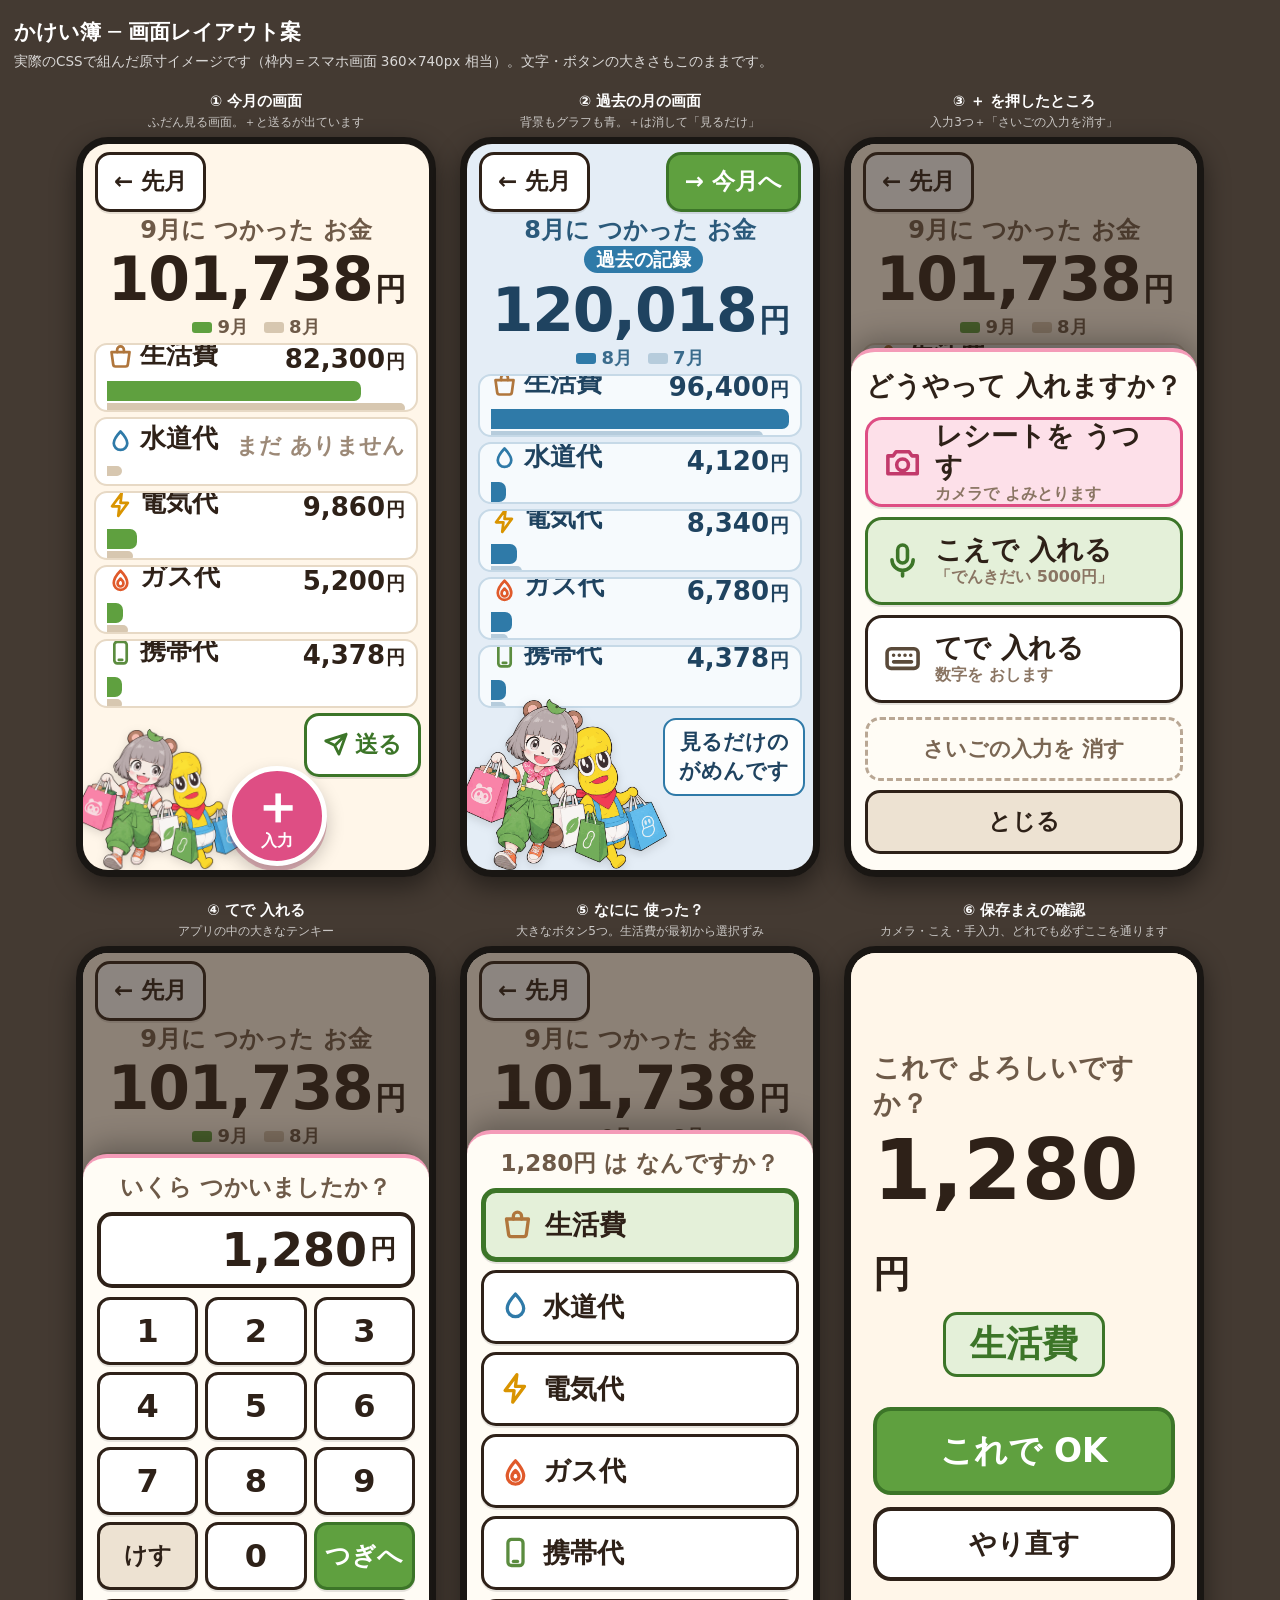
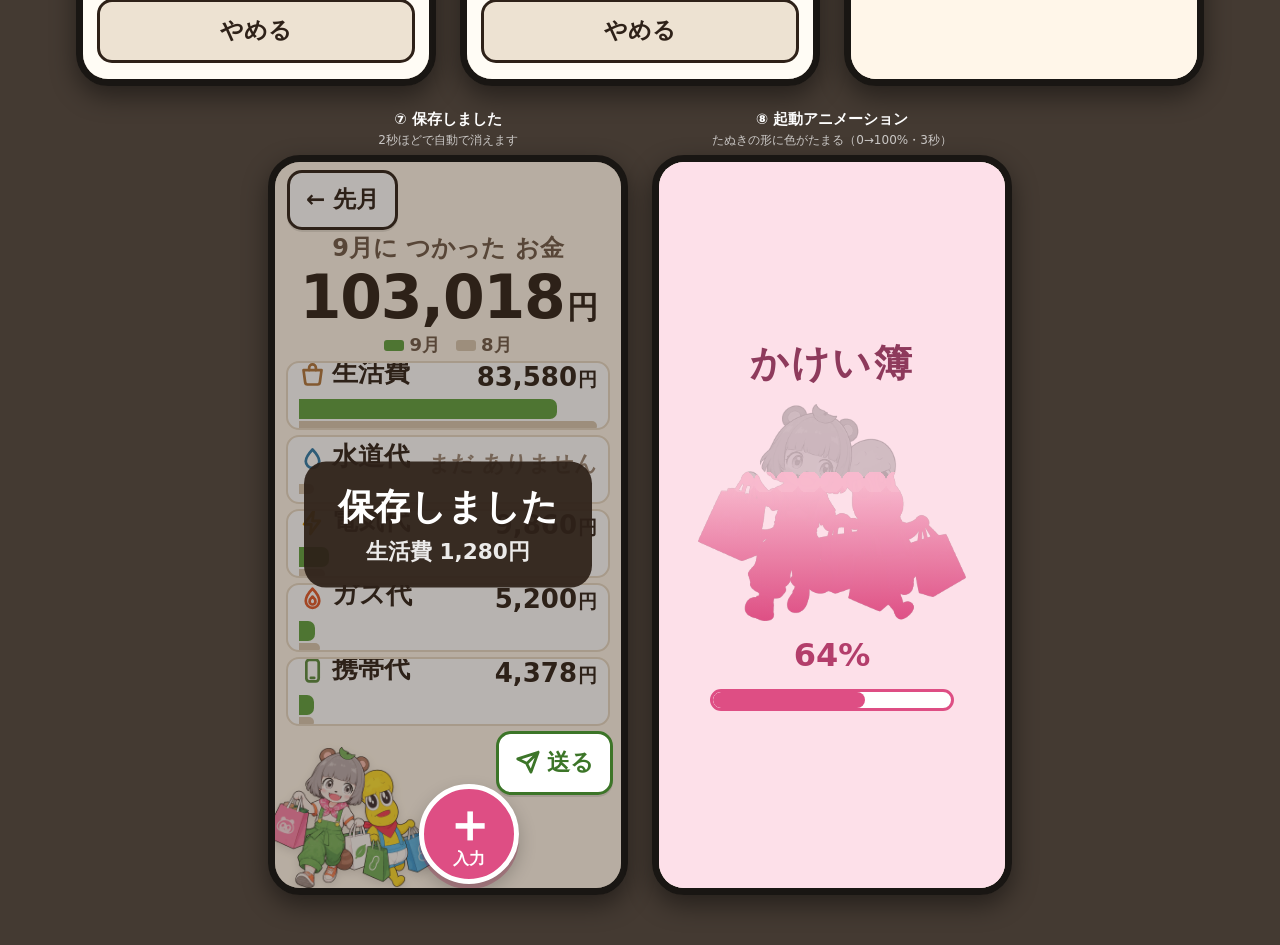
==== docs/layout-mockup.html @ 18c21ed4 "レイアウト案とアプリ素材を追加 - 添付イラストからキャラクター素材とPWAアイコン（薄いピンク背景）を生成 - 8画面ぶんのレイアウト案を docs/layout-mockup.html に用意  " ====
<!doctype html>
<html lang="ja">
<head>
<meta charset="utf-8">
<meta name="viewport" content="width=device-width,initial-scale=1">
<title>かけい簿 レイアウト案</title>
<style>
:root{
  --cream:#FFF6E9; --cream2:#FFFCF5; --card:#FFFFFF;
  --ink:#2E2118; --ink2:#6E5A48; --muted:#9C8977;
  --pink:#F49BB8; --pink-strong:#DE4E84; --pink-pale:#FDE0E9;
  --green:#5FA03F; --green-deep:#3C7528; --green-pale:#E4F0D9;
  --prev:#D7C7B0;
  --past-bg:#E4EDF6; --past-card:#F6FAFD; --past-ink:#1F4360;
  --past-bar:#2F7AA8; --past-prev:#B6CCDC; --past-line:#C6D9E7;
  --line:#E7D9C5;
  --sh:0 2px 0 rgba(0,0,0,.10);
}
*{box-sizing:border-box;-webkit-tap-highlight-color:transparent}
button{font-family:inherit}
body{margin:0;background:#443A32;color:#fff;
     font-family:"Hiragino Maru Gothic ProN","Hiragino Sans","Yu Gothic UI",system-ui,sans-serif}
.page{padding:18px 14px 50px;max-width:1560px;margin:0 auto}
h1{font-size:21px;margin:0 0 4px}
.sub{font-size:13.5px;opacity:.8;margin:0 0 18px;line-height:1.75}
.row{display:flex;gap:24px;flex-wrap:wrap;align-items:flex-start;justify-content:center}
.frame{width:360px}
.cap{font-size:14.5px;font-weight:700;margin:0 0 6px;text-align:center}
.cap small{display:block;font-weight:400;opacity:.72;font-size:12px;margin-top:2px;line-height:1.5}
.phone{width:360px;height:740px;border-radius:32px;overflow:hidden;
       border:7px solid #191613;box-shadow:0 10px 26px rgba(0,0,0,.45);position:relative}

/* ==================== アプリ本体 ==================== */
.app{position:absolute;inset:0;overflow:hidden;background:var(--cream);color:var(--ink);
     display:grid;grid-template-rows:auto auto auto minmax(0,1fr) auto;
     font-family:inherit}
.app.past{background:var(--past-bg);color:var(--past-ink)}

/* --- 上部ナビ --- */
.nav{display:flex;justify-content:space-between;align-items:center;gap:8px;padding:8px 12px 0}
.navbtn{min-height:clamp(52px,7.4vh,60px);padding:0 16px;border:3px solid currentColor;
        border-radius:15px;background:#fff;color:var(--ink);
        font-size:clamp(19px,2.9vh,23px);font-weight:800;box-shadow:var(--sh);
        display:flex;align-items:center;white-space:nowrap}
.navbtn.hide{visibility:hidden}
.navbtn.off{opacity:.28}
.navbtn.now{background:var(--green);border-color:var(--green-deep);color:#fff}

/* --- 合計 --- */
.total{text-align:center;padding:3px 10px 0}
.total .lbl{font-size:clamp(19px,2.9vh,24px);font-weight:800;color:var(--ink2);line-height:1.3}
.app.past .total .lbl{color:#2B5A7B}
.total .yen{font-size:clamp(44px,7.2vh,60px);font-weight:900;line-height:1.1;letter-spacing:-.02em}
.total .yen small{font-size:.52em;font-weight:800;margin-left:2px}
.badge{display:inline-block;background:var(--past-bar);color:#fff;
       font-size:clamp(15px,2.3vh,19px);font-weight:800;border-radius:999px;
       padding:1px 12px;margin-left:6px;vertical-align:3px}
.legend{display:flex;justify-content:center;gap:16px;padding:3px 0 4px;
        font-size:clamp(14px,2.2vh,18px);font-weight:800;color:var(--ink2)}
.app.past .legend{color:#3A6B8C}
.legend i{display:inline-block;width:20px;height:11px;border-radius:3px;margin-right:5px}
.legend .a{background:var(--green)} .legend .b{background:var(--prev)}
.app.past .legend .a{background:var(--past-bar)} .app.past .legend .b{background:var(--past-prev)}

/* --- グラフ --- */
.chart{display:flex;flex-direction:column;gap:5px;padding:0 11px 4px;min-height:0}
.cat{flex:1 1 0;min-height:0;display:flex;flex-direction:column;justify-content:center;
     gap:clamp(3px,.6vh,6px);background:var(--card);border:2px solid var(--line);
     border-radius:13px;padding:4px 11px 6px;overflow:hidden}
.app.past .cat{background:var(--past-card);border-color:var(--past-line)}
.cat .top{display:flex;align-items:baseline;justify-content:space-between;gap:8px}
.cat .name{font-size:clamp(21px,3.3vh,26px);font-weight:900;display:flex;align-items:center;
           gap:6px;white-space:nowrap;line-height:1.15}
.cat .name svg{width:1.04em;height:1.04em;flex:none;transform:translateY(.08em)}
.cat .amt{font-size:clamp(21px,3.3vh,26px);font-weight:900;white-space:nowrap;line-height:1.15}
.cat .amt small{font-size:.74em;margin-left:1px}
.cat .none{font-size:clamp(18px,2.8vh,22px);font-weight:800;color:var(--muted);white-space:nowrap}
.bars{display:flex;flex-direction:column;gap:2px}
.bar{height:clamp(14px,2.4vh,20px);border-radius:0 7px 7px 0;background:var(--green);min-width:5px}
.bar.prev{height:clamp(7px,1.2vh,10px);background:var(--prev);border-radius:0 5px 5px 0}
.app.past .bar{background:var(--past-bar)} .app.past .bar.prev{background:var(--past-prev)}

/* --- 下部 --- */
.foot{position:relative;height:clamp(126px,20vh,158px)}
.chars{position:absolute;left:-10px;bottom:0;width:clamp(134px,22vh,174px);
       pointer-events:none;filter:drop-shadow(0 3px 5px rgba(0,0,0,.13))}
.plus{position:absolute;bottom:4px;left:56%;transform:translateX(-50%);
      width:clamp(84px,13.4vh,100px);aspect-ratio:1;border-radius:50%;
      background:var(--pink-strong);color:#fff;border:5px solid #fff;
      box-shadow:0 5px 0 rgba(150,40,80,.32),0 8px 18px rgba(0,0,0,.22);
      display:flex;flex-direction:column;align-items:center;justify-content:center;
      font-weight:900;line-height:1;z-index:2;font-size:clamp(84px,13.4vh,100px)}
.plus .p{font-size:.52em;margin-top:-.04em} .plus .t{font-size:.16em;margin-top:.05em}
.send{position:absolute;right:8px;top:1px;min-height:clamp(56px,8.6vh,64px);padding:0 16px;
      border-radius:15px;border:3px solid var(--green-deep);background:#fff;color:var(--green-deep);
      font-size:clamp(20px,3vh,23px);font-weight:900;display:flex;align-items:center;gap:6px;
      box-shadow:var(--sh);z-index:2}
.viewonly{position:absolute;right:8px;top:6px;background:rgba(255,255,255,.94);
          border:2px solid var(--past-bar);color:var(--past-ink);border-radius:13px;
          padding:8px 14px;font-size:clamp(18px,2.7vh,21px);font-weight:800;z-index:2;
          text-align:center;line-height:1.4}

/* ==================== 入力シート ==================== */
.scrim{position:absolute;inset:0;background:rgba(46,33,24,.55)}
.sheet{position:absolute;left:0;right:0;bottom:0;background:var(--cream2);
       border-radius:24px 24px 0 0;border-top:4px solid var(--pink);
       padding:14px 14px 16px;box-shadow:0 -8px 30px rgba(0,0,0,.3);color:var(--ink)}
.sheet h2{font-size:clamp(23px,3.4vh,27px);font-weight:900;text-align:center;margin:2px 0 13px}
.opt{width:100%;min-height:clamp(76px,11.6vh,88px);border-radius:17px;border:3px solid var(--ink);
     background:#fff;color:var(--ink);font-size:clamp(23px,3.5vh,27px);font-weight:900;
     display:flex;align-items:center;gap:13px;padding:0 15px;margin-bottom:10px;
     box-shadow:var(--sh);text-align:left;line-height:1.15}
.opt svg{width:1.45em;height:1.45em;flex:none}
.opt.one{background:var(--pink-pale);border-color:var(--pink-strong)}
.opt.two{background:var(--green-pale);border-color:var(--green-deep)}
.opt .s{display:block;font-size:.59em;font-weight:700;color:#8A7563;margin-top:3px}
.del{width:100%;min-height:64px;border-radius:15px;border:3px dashed #B9A794;background:transparent;
     color:#7A6653;font-size:21px;font-weight:800;margin-top:4px}
.close{width:100%;min-height:64px;border-radius:15px;border:3px solid var(--ink);
       background:#EDE2D2;color:var(--ink);font-size:23px;font-weight:900;margin-top:9px}

/* --- テンキー --- */
.khead{text-align:center;font-size:clamp(20px,3vh,23px);font-weight:800;color:var(--ink2);margin:0 0 9px}
.kfield{background:#fff;border:4px solid var(--ink);border-radius:15px;min-height:76px;
        display:flex;align-items:center;justify-content:flex-end;padding:0 15px;
        font-size:clamp(38px,5.8vh,46px);font-weight:900;margin-bottom:9px}
.kfield .u{font-size:.56em;margin-left:3px}
.keys{display:grid;grid-template-columns:repeat(3,1fr);gap:7px}
.key{min-height:clamp(58px,8.8vh,68px);border-radius:13px;border:3px solid var(--ink);
     background:#fff;font-size:clamp(27px,4.2vh,32px);font-weight:900;color:var(--ink);
     box-shadow:var(--sh);display:flex;align-items:center;justify-content:center}
.key.fn{background:#EDE2D2;font-size:clamp(19px,2.9vh,23px)}
.key.ok{background:var(--green);border-color:var(--green-deep);color:#fff;font-size:clamp(20px,3.1vh,25px)}

/* --- カテゴリ --- */
.catgrid{display:flex;flex-direction:column;gap:8px}
.catbtn{min-height:clamp(64px,10vh,74px);border-radius:15px;border:3px solid var(--ink);
        background:#fff;color:var(--ink);font-size:clamp(23px,3.5vh,27px);font-weight:900;
        display:flex;align-items:center;gap:11px;padding:0 15px;box-shadow:var(--sh)}
.catbtn svg{width:1.22em;height:1.22em;flex:none}
.catbtn.sel{background:var(--green-pale);border-color:var(--green-deep);border-width:5px}

/* --- 確認 --- */
.confirm{position:absolute;inset:0;background:var(--cream);display:flex;flex-direction:column;
         align-items:center;justify-content:center;padding:22px;gap:4px}
.confirm .q{font-size:clamp(22px,3.4vh,27px);font-weight:800;color:var(--ink2)}
.confirm .big{font-size:clamp(58px,10.4vh,84px);font-weight:900;line-height:1.05}
.confirm .big small{font-size:.44em}
.confirm .c{font-size:clamp(28px,4.6vh,36px);font-weight:900;color:var(--green-deep);
            background:var(--green-pale);border:3px solid var(--green-deep);
            border-radius:14px;padding:5px 24px;margin-top:6px}
.confirm .btns{display:flex;flex-direction:column;gap:12px;width:100%;margin-top:26px}
.bOK{min-height:88px;border-radius:18px;background:var(--green);border:4px solid var(--green-deep);
     color:#fff;font-size:clamp(27px,4.4vh,33px);font-weight:900}
.bNG{min-height:74px;border-radius:18px;background:#fff;border:4px solid var(--ink);
     color:var(--ink);font-size:clamp(22px,3.5vh,27px);font-weight:900}

/* --- 起動アニメ --- */
.splash{position:absolute;inset:0;background:var(--pink-pale);display:flex;flex-direction:column;
        align-items:center;justify-content:center;gap:15px}
.appname{font-size:clamp(30px,5vh,38px);font-weight:900;color:#8E3A5C;letter-spacing:.06em}
.mold{position:relative;width:min(70vw,268px);aspect-ratio:760/616}
.mold .ghost,.mold .real{position:absolute;inset:0;background:no-repeat center/contain}
.mold .ghost{opacity:.26;filter:grayscale(1) brightness(.45) contrast(1.3)}
.mold .liq{position:absolute;inset:0;overflow:hidden;
  -webkit-mask-size:contain;mask-size:contain;-webkit-mask-repeat:no-repeat;mask-repeat:no-repeat;
  -webkit-mask-position:center;mask-position:center}
.mold .fill{position:absolute;left:-12%;right:-12%;bottom:0;height:64%;
            background:linear-gradient(180deg,#F8B9CD,#DE4E84)}
.mold .fill::before{content:"";position:absolute;left:0;right:0;top:-10px;height:20px;
  background:radial-gradient(circle at 11px 10px,#F8B9CD 11px,transparent 11.5px) repeat-x 0 0/22px 20px}
.meter{width:min(64vw,244px);height:22px;border-radius:999px;background:#fff;
       border:3px solid var(--pink-strong);overflow:hidden}
.meter i{display:block;height:100%;width:64%;background:var(--pink-strong);border-radius:999px}
.pct{font-size:clamp(26px,4.2vh,32px);font-weight:900;color:#B33E6B}
.toast{position:absolute;left:50%;top:50%;transform:translate(-50%,-50%);
       background:rgba(46,33,24,.93);color:#fff;font-size:clamp(28px,4.6vh,36px);font-weight:900;
       border-radius:22px;padding:22px 34px;text-align:center;line-height:1.3;white-space:nowrap}
.toast div{font-size:.6em;font-weight:800;margin-top:8px;opacity:.9}
</style>
</head>
<body>
<div class="page">
<h1>かけい簿 ─ 画面レイアウト案</h1>
<p class="sub">実際のCSSで組んだ原寸イメージです（枠内＝スマホ画面 360×740px 相当）。文字・ボタンの大きさもこのままです。</p>
<div class="row" id="row"></div>
</div>
<script>
const IC={
 life:'<svg viewBox="0 0 24 24" fill="none" stroke="#B0763C" stroke-width="2.4" stroke-linecap="round" stroke-linejoin="round"><path d="M4 8h16l-1.5 11a2 2 0 0 1-2 1.8H7.5a2 2 0 0 1-2-1.8Z"/><path d="M9 8V6a3 3 0 0 1 6 0v2"/></svg>',
 water:'<svg viewBox="0 0 24 24" fill="none" stroke="#2F7AA8" stroke-width="2.4" stroke-linecap="round" stroke-linejoin="round"><path d="M12 3s6 6.4 6 10.4A6 6 0 0 1 6 13.4C6 9.4 12 3 12 3Z"/></svg>',
 power:'<svg viewBox="0 0 24 24" fill="none" stroke="#D99400" stroke-width="2.4" stroke-linecap="round" stroke-linejoin="round"><path d="M13 2 4.5 13.5H11L10 22l8.5-11.5H12Z"/></svg>',
 gas:'<svg viewBox="0 0 24 24" fill="none" stroke="#E05A2B" stroke-width="2.4" stroke-linecap="round" stroke-linejoin="round"><path d="M12 22a6 6 0 0 0 6-6c0-5-6-11-6-11S6 11 6 16a6 6 0 0 0 6 6Z"/><path d="M12 19a2.6 2.6 0 0 0 2.6-2.6c0-2-2.6-4.4-2.6-4.4s-2.6 2.4-2.6 4.4A2.6 2.6 0 0 0 12 19Z"/></svg>',
 phone:'<svg viewBox="0 0 24 24" fill="none" stroke="#5B8C3F" stroke-width="2.4" stroke-linecap="round" stroke-linejoin="round"><rect x="6.5" y="2.5" width="11" height="19" rx="2.6"/><path d="M10.5 18.5h3"/></svg>',
 cam:'<svg viewBox="0 0 24 24" fill="none" stroke="#C23A6B" stroke-width="2.2" stroke-linecap="round" stroke-linejoin="round"><path d="M3 8.5h3.3L8 6h8l1.7 2.5H21v11H3Z"/><circle cx="12" cy="14" r="3.6"/></svg>',
 mic:'<svg viewBox="0 0 24 24" fill="none" stroke="#3C7528" stroke-width="2.2" stroke-linecap="round" stroke-linejoin="round"><rect x="9" y="2.5" width="6" height="11" rx="3"/><path d="M5.5 11.5a6.5 6.5 0 0 0 13 0M12 18v3.5"/></svg>',
 hand:'<svg viewBox="0 0 24 24" fill="none" stroke="#5A4A3A" stroke-width="2.2" stroke-linecap="round" stroke-linejoin="round"><rect x="2.5" y="6" width="19" height="12" rx="2.5"/><path d="M6.5 10h.01M10 10h.01M13.5 10h.01M17 10h.01M6.5 14h11"/></svg>',
 send:'<svg viewBox="0 0 24 24" fill="none" stroke="#3C7528" stroke-width="2.6" stroke-linecap="round" stroke-linejoin="round" style="width:1.15em;height:1.15em"><path d="m21 3-9.5 9.5M21 3l-6.5 18-4-8-8-4Z"/></svg>'};
const CATS=[['life','生活費'],['water','水道代'],['power','電気代'],['gas','ガス代'],['phone','携帯代']];
const yen=n=>n.toLocaleString('ja-JP');
const SEP={life:82300,water:0,power:9860,gas:5200,phone:4378};
const AUG={life:96400,water:4120,power:8340,gas:6780,phone:4378};
const JUL={life:88100,water:0,power:9900,gas:5400,phone:4378};
const sum=o=>Object.values(o).reduce((a,b)=>a+b,0);

function chart(cur,prev){
  const max=Math.max(1,...Object.values(cur),...Object.values(prev));
  return CATS.map(([k,label])=>{
    const c=cur[k]||0,p=prev[k]||0;
    const amt=c>0?`<div class="amt">${yen(c)}<small>円</small></div>`:`<div class="none">まだ ありません</div>`;
    let bars='';
    if(c>0)bars+=`<div class="bar" style="width:${Math.max(5,c/max*100)}%"></div>`;
    if(p>0)bars+=`<div class="bar prev" style="width:${Math.max(5,p/max*100)}%"></div>`;
    if(!bars)bars=`<div class="bar" style="width:0;visibility:hidden"></div>`;
    return `<div class="cat"><div class="top"><div class="name">${IC[k]}${label}</div>${amt}</div>
      <div class="bars">${bars}</div></div>`;
  }).join('');
}
const head=(cur,prev,lblA,lblB,past,navR)=>`
  <div class="nav"><button class="navbtn">← 先月</button>${navR}</div>
  <div class="total">
    <div class="lbl">${lblA}に つかった お金${past?'<span class="badge">過去の記録</span>':''}</div>
    <div class="yen">${yen(sum(cur))}<small>円</small></div>
  </div>
  <div class="legend"><span><i class="a"></i>${lblA}</span><span><i class="b"></i>${lblB}</span></div>
  <div class="chart">${chart(cur,prev)}</div>`;

const NOW=(extra='',foot=null)=>`<div class="app">
  ${head(SEP,AUG,'9月','8月',false,'<button class="navbtn hide">→ 今月へ</button>')}
  ${foot!==null?foot:`<div class="foot">
    <img class="chars" src="../assets/chars.png" alt="">
    <button class="plus"><span class="p">＋</span><span class="t">入力</span></button>
    <button class="send">${IC.send}送る</button></div>`}
  ${extra}</div>`;

const PAST=`<div class="app past">
  ${head(AUG,JUL,'8月','7月',true,'<button class="navbtn now">→ 今月へ</button>')}
  <div class="foot">
    <img class="chars" src="../assets/chars.png" alt="" style="width:clamp(150px,26vh,210px)">
    <div class="viewonly">見るだけの<br>がめんです</div>
  </div></div>`;

const SHEET=NOW(`<div class="scrim"></div><div class="sheet">
  <h2>どうやって 入れますか？</h2>
  <button class="opt one">${IC.cam}<span>レシートを うつす<span class="s">カメラで よみとります</span></span></button>
  <button class="opt two">${IC.mic}<span>こえで 入れる<span class="s">「でんきだい 5000円」</span></span></button>
  <button class="opt">${IC.hand}<span>てで 入れる<span class="s">数字を おします</span></span></button>
  <button class="del">さいごの入力を 消す</button>
  <button class="close">とじる</button></div>`, '<div class="foot"></div>');

const KEYS=NOW(`<div class="scrim"></div><div class="sheet">
  <p class="khead">いくら つかいましたか？</p>
  <div class="kfield">1,280<span class="u">円</span></div>
  <div class="keys">
    <button class="key">1</button><button class="key">2</button><button class="key">3</button>
    <button class="key">4</button><button class="key">5</button><button class="key">6</button>
    <button class="key">7</button><button class="key">8</button><button class="key">9</button>
    <button class="key fn">けす</button><button class="key">0</button><button class="key ok">つぎへ</button>
  </div><button class="close">やめる</button></div>`, '<div class="foot"></div>');

const CATSEL=NOW(`<div class="scrim"></div><div class="sheet">
  <p class="khead">1,280円 は なんですか？</p>
  <div class="catgrid">${CATS.map(([k,l],i)=>`<button class="catbtn${i===0?' sel':''}">${IC[k]}${l}</button>`).join('')}</div>
  <button class="close">やめる</button></div>`, '<div class="foot"></div>');

const CONFIRM=`<div class="app"><div class="confirm">
  <div class="q">これで よろしいですか？</div>
  <div class="big">1,280<small>円</small></div>
  <div class="c">生活費</div>
  <div class="btns"><button class="bOK">これで OK</button><button class="bNG">やり直す</button></div>
</div></div>`;

const SAVED=`<div class="app">
  ${(()=>{const s={...SEP,life:SEP.life+1280};return `
  <div class="nav"><button class="navbtn">← 先月</button><button class="navbtn hide">→</button></div>
  <div class="total"><div class="lbl">9月に つかった お金</div><div class="yen">${yen(sum(s))}<small>円</small></div></div>
  <div class="legend"><span><i class="a"></i>9月</span><span><i class="b"></i>8月</span></div>
  <div class="chart">${chart(s,AUG)}</div>`})()}
  <div class="foot"><img class="chars" src="../assets/chars.png" alt="">
    <button class="plus"><span class="p">＋</span><span class="t">入力</span></button>
    <button class="send">${IC.send}送る</button></div>
  <div class="scrim" style="background:rgba(46,33,24,.34)"></div>
  <div class="toast">保存しました<div>生活費 1,280円</div></div></div>`;

const SPLASH=`<div class="app"><div class="splash">
  <div class="appname">かけい簿</div>
  <div class="mold">
    <div class="ghost" style="background-image:url(../assets/chars.png)"></div>
    <div class="liq" style="-webkit-mask-image:url(../assets/chars.png);mask-image:url(../assets/chars.png)">
      <div class="fill"></div></div>
  </div>
  <div class="pct">64%</div>
  <div class="meter"><i></i></div></div></div>`;

const screens=[
 ['① 今月の画面','ふだん見る画面。＋と送るが出ています',NOW()],
 ['② 過去の月の画面','背景もグラフも青。＋は消して「見るだけ」',PAST],
 ['③ ＋ を押したところ','入力3つ＋「さいごの入力を消す」',SHEET],
 ['④ てで 入れる','アプリの中の大きなテンキー',KEYS],
 ['⑤ なにに 使った？','大きなボタン5つ。生活費が最初から選択ずみ',CATSEL],
 ['⑥ 保存まえの確認','カメラ・こえ・手入力、どれでも必ずここを通ります',CONFIRM],
 ['⑦ 保存しました','2秒ほどで自動で消えます',SAVED],
 ['⑧ 起動アニメーション','たぬきの形に色がたまる（0→100%・3秒）',SPLASH],
];
document.getElementById('row').innerHTML=screens.map(([t,s,h])=>
 `<div class="frame"><p class="cap">${t}<small>${s}</small></p><div class="phone">${h}</div></div>`).join('');
</script>
</body></html>
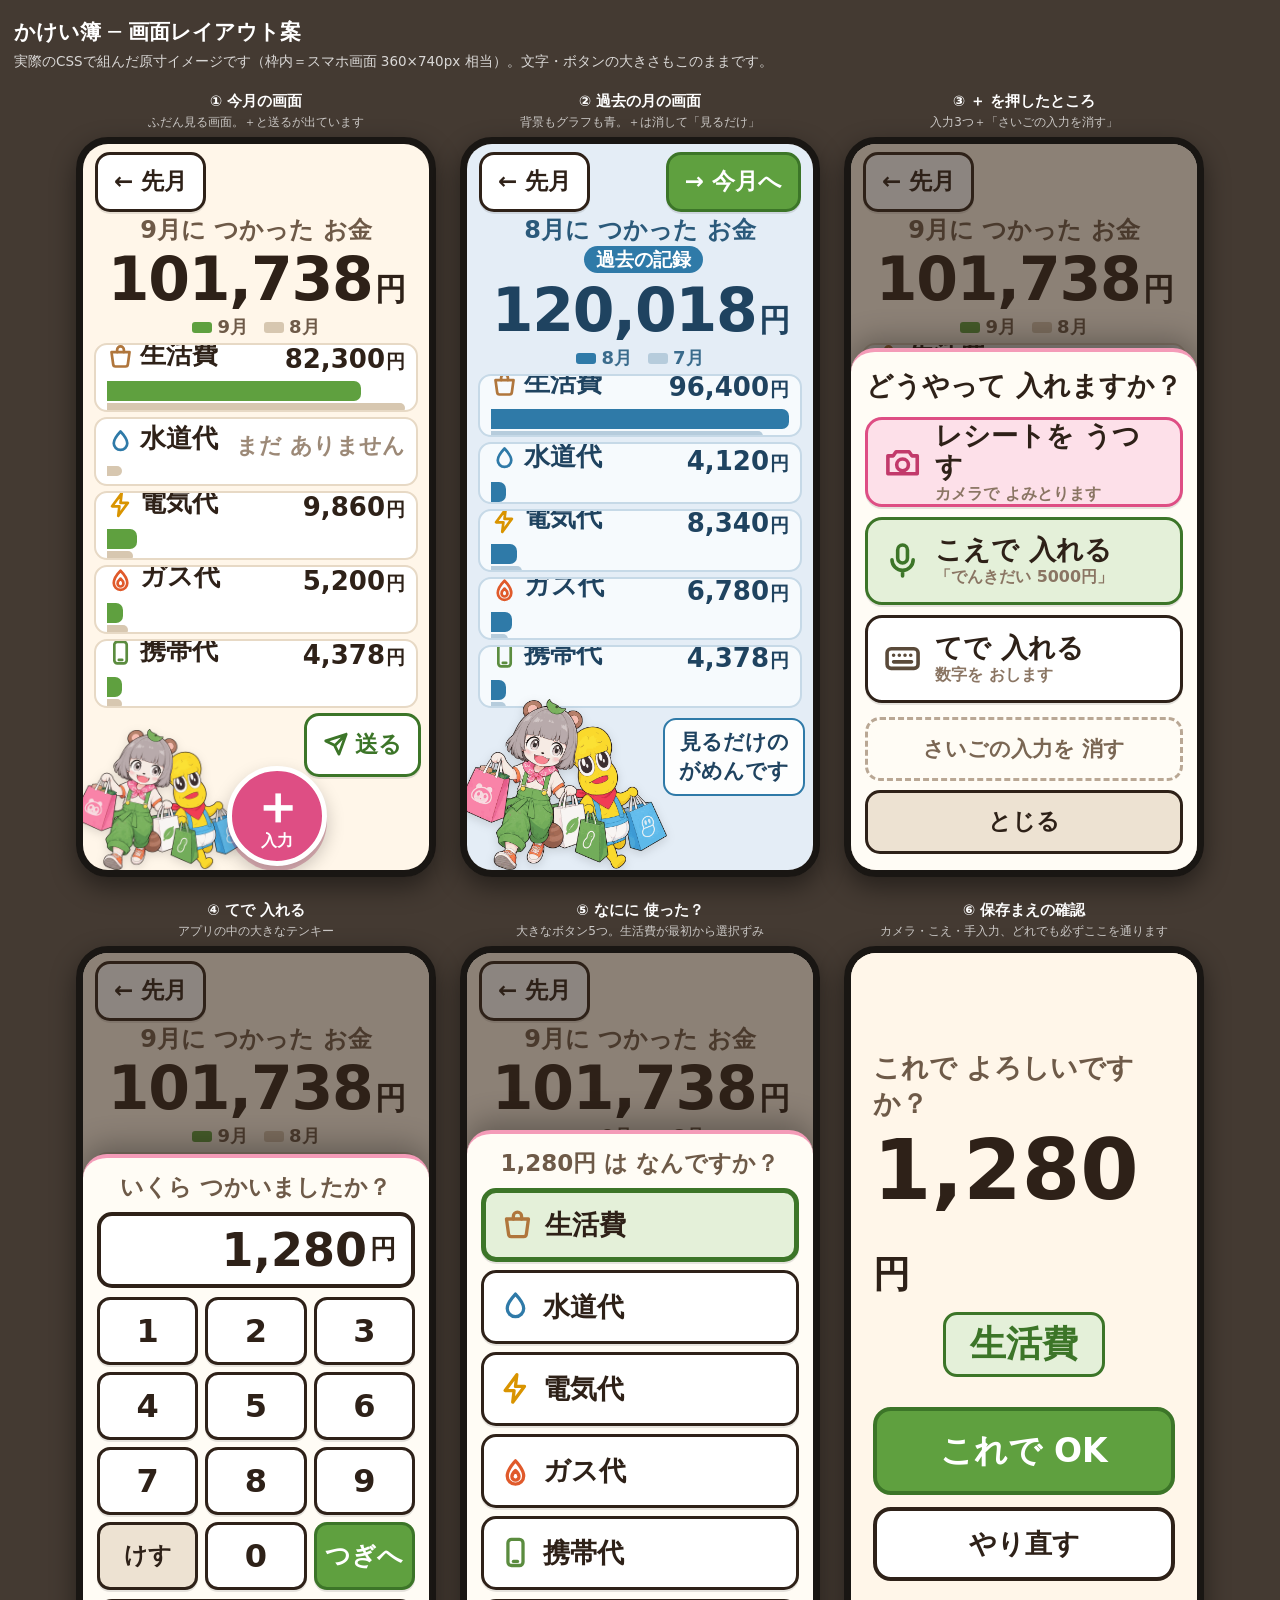
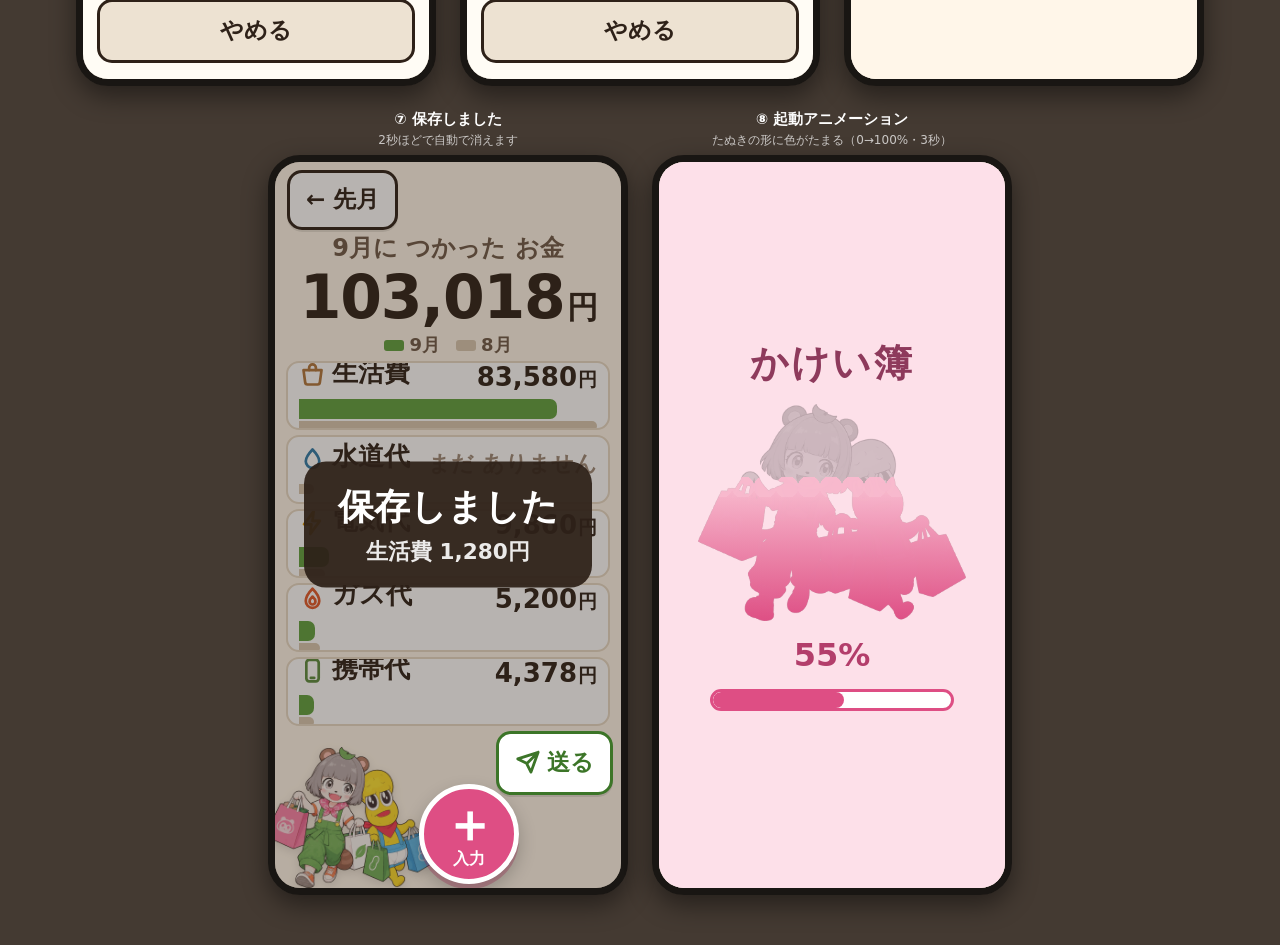
==== commit d22ce76b: "レイアウト案の起動アニメーションを動く状態にする 0→100% のメーターと、たぬきの形に色がたまる様子を3秒でくり返し再生する。  Co-Authored-By: Claude Opus 5 <no" ====
--- a/docs/layout-mockup.html
+++ b/docs/layout-mockup.html
@@ -304,5 +304,25 @@
 ];
 document.getElementById('row').innerHTML=screens.map(([t,s,h])=>
  `<div class="frame"><p class="cap">${t}<small>${s}</small></p><div class="phone">${h}</div></div>`).join('');
+
+/* 起動アニメを動かして見せる（モック用） */
+(function(){
+  const fill=document.querySelector('.mold .fill'),
+        meter=document.querySelector('.meter i'),
+        pct=document.querySelector('.pct');
+  if(!fill) return;
+  let t0=null;
+  function tick(t){
+    if(t0===null) t0=t;
+    const p=Math.min(1,(t-t0)/3000);
+    const e=p<.5 ? 2*p*p : 1-Math.pow(-2*p+2,2)/2;
+    fill.style.height=(e*104)+'%';
+    meter.style.width=(p*100)+'%';
+    pct.textContent=Math.round(p*100)+'%';
+    if(p>=1){ setTimeout(()=>{ t0=null; requestAnimationFrame(tick); },1100); return; }
+    requestAnimationFrame(tick);
+  }
+  requestAnimationFrame(tick);
+})();
 </script>
 </body></html>
